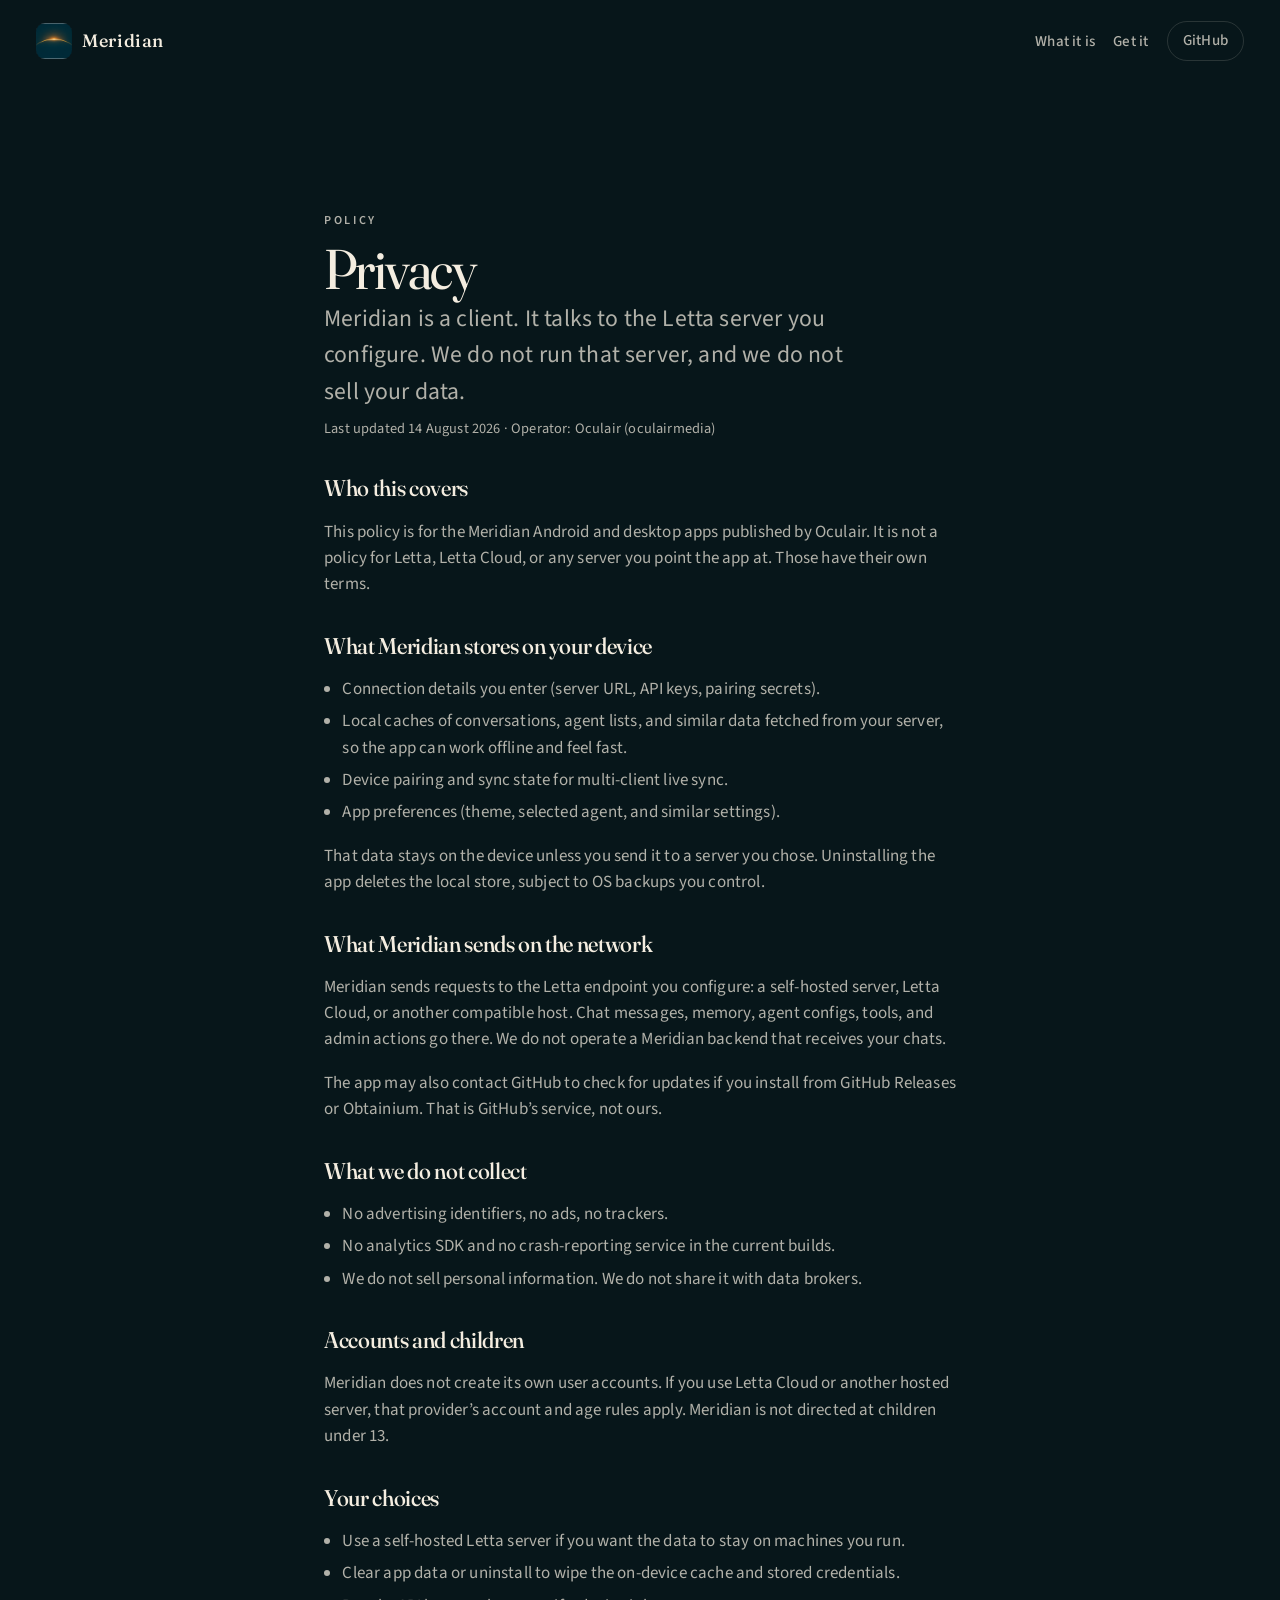
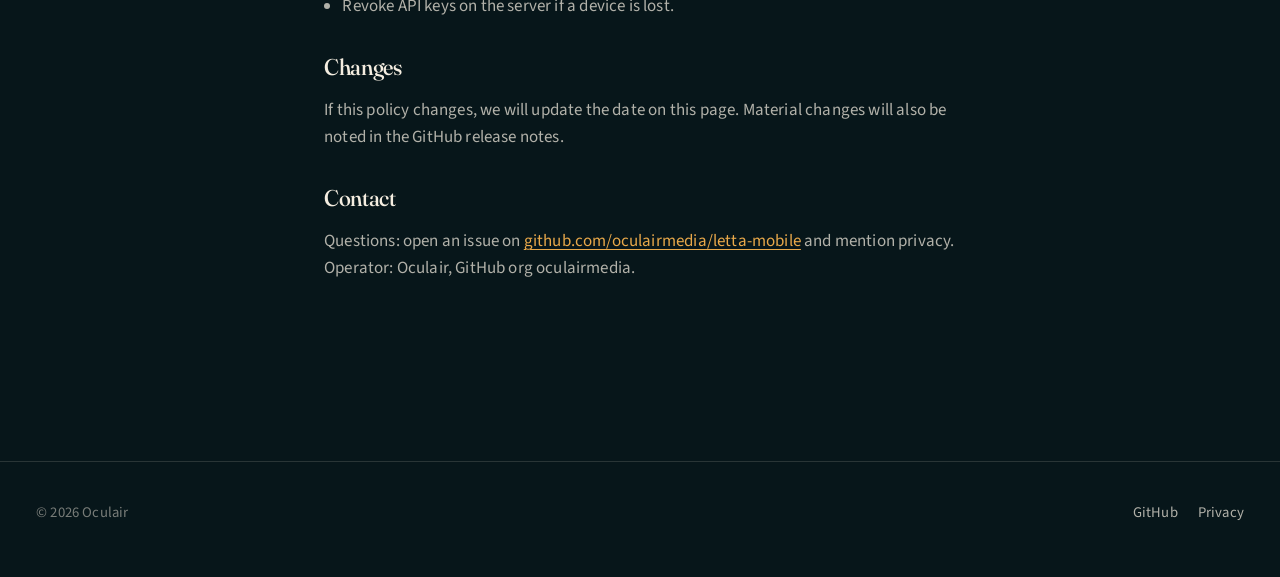
==== privacy.html @ 718d5632 "Add Meridian landing page and privacy policy." ====
<!DOCTYPE html>
<html lang="en">
<head>
  <meta charset="utf-8">
  <meta name="viewport" content="width=device-width, initial-scale=1">
  <title>Privacy — Meridian</title>
  <meta name="description" content="Privacy policy for Meridian, a Letta-compatible Android and desktop client.">
  <meta name="theme-color" content="#07161A">
  <meta name="color-scheme" content="dark">
  <link rel="icon" href="assets/favicon.ico" sizes="any">
  <link rel="icon" type="image/png" sizes="32x32" href="assets/favicon-32.png">
  <link rel="apple-touch-icon" href="assets/apple-touch-icon.png">
  <link rel="preconnect" href="https://fonts.googleapis.com">
  <link rel="preconnect" href="https://fonts.gstatic.com" crossorigin>
  <link href="https://fonts.googleapis.com/css2?family=Fraunces:opsz,wght@9..144,400;9..144,500&family=Source+Sans+3:ital,wght@0,400;0,500;0,600;1,400&display=swap" rel="stylesheet">
  <link rel="stylesheet" href="assets/site.css">
</head>
<body>
  <a class="skip" href="#main">Skip to content</a>
  <header class="nav">
    <a class="brand" href="./">
      <img src="assets/nav-mark.png" width="36" height="36" alt="">
      Meridian
    </a>
    <nav aria-label="Primary">
      <ul class="nav-links">
        <li><a href="./#what">What it is</a></li>
        <li><a href="./#get">Get it</a></li>
        <li><a class="nav-cta btn btn-ghost btn-sm" href="https://github.com/oculairmedia/letta-mobile">GitHub</a></li>
      </ul>
    </nav>
  </header>

  <main id="main" class="section">
    <div class="wrap prose">
      <p class="kicker">Policy</p>
      <h1>Privacy</h1>
      <p class="lede">Meridian is a client. It talks to the Letta server you configure. We do not run that server, and we do not sell your data.</p>
      <p class="meta">Last updated 14 August 2026 · Operator: Oculair (oculairmedia)</p>

      <h2>Who this covers</h2>
      <p>This policy is for the Meridian Android and desktop apps published by Oculair. It is not a policy for Letta, Letta Cloud, or any server you point the app at. Those have their own terms.</p>

      <h2>What Meridian stores on your device</h2>
      <ul>
        <li>Connection details you enter (server URL, API keys, pairing secrets).</li>
        <li>Local caches of conversations, agent lists, and similar data fetched from your server, so the app can work offline and feel fast.</li>
        <li>Device pairing and sync state for multi-client live sync.</li>
        <li>App preferences (theme, selected agent, and similar settings).</li>
      </ul>
      <p>That data stays on the device unless you send it to a server you chose. Uninstalling the app deletes the local store, subject to OS backups you control.</p>

      <h2>What Meridian sends on the network</h2>
      <p>Meridian sends requests to the Letta endpoint you configure: a self-hosted server, Letta Cloud, or another compatible host. Chat messages, memory, agent configs, tools, and admin actions go there. We do not operate a Meridian backend that receives your chats.</p>
      <p>The app may also contact GitHub to check for updates if you install from GitHub Releases or Obtainium. That is GitHub’s service, not ours.</p>

      <h2>What we do not collect</h2>
      <ul>
        <li>No advertising identifiers, no ads, no trackers.</li>
        <li>No analytics SDK and no crash-reporting service in the current builds.</li>
        <li>We do not sell personal information. We do not share it with data brokers.</li>
      </ul>

      <h2>Accounts and children</h2>
      <p>Meridian does not create its own user accounts. If you use Letta Cloud or another hosted server, that provider’s account and age rules apply. Meridian is not directed at children under 13.</p>

      <h2>Your choices</h2>
      <ul>
        <li>Use a self-hosted Letta server if you want the data to stay on machines you run.</li>
        <li>Clear app data or uninstall to wipe the on-device cache and stored credentials.</li>
        <li>Revoke API keys on the server if a device is lost.</li>
      </ul>

      <h2>Changes</h2>
      <p>If this policy changes, we will update the date on this page. Material changes will also be noted in the GitHub release notes.</p>

      <h2>Contact</h2>
      <p>Questions: open an issue on <a href="https://github.com/oculairmedia/letta-mobile">github.com/oculairmedia/letta-mobile</a> and mention privacy. Operator: Oculair, GitHub org oculairmedia.</p>
    </div>
  </main>

  <footer class="site-foot">
    <p>© 2026 Oculair</p>
    <p class="foot-links">
      <a href="https://github.com/oculairmedia/letta-mobile">GitHub</a>
      <a href="privacy.html">Privacy</a>
    </p>
  </footer>
</body>
</html>
---- assets/site.css ----
/* Meridian — quiet dawn-line. No framework. */

:root {
  --ink: #07161A;
  --teal: #0B3D4A;
  --muted: #1A6B78;
  --amber: #E8A84A;
  --cream: #F4EDE0;
  --cream-72: rgba(244, 237, 224, 0.72);
  --cream-48: rgba(244, 237, 224, 0.48);
  --cream-14: rgba(244, 237, 224, 0.14);
  --font-display: "Fraunces", "Iowan Old Style", Palatino, "Palatino Linotype", serif;
  --font-body: "Source Sans 3", "Segoe UI", system-ui, sans-serif;
  --wide: 72rem;
  --radius: 999px;
}

*,
*::before,
*::after {
  box-sizing: border-box;
}

html {
  color-scheme: dark;
  scroll-behavior: smooth;
}

@media (prefers-reduced-motion: reduce) {
  html {
    scroll-behavior: auto;
  }

  *,
  *::before,
  *::after {
    animation-duration: 0.01ms !important;
    animation-iteration-count: 1 !important;
    transition-duration: 0.01ms !important;
  }
}

body {
  margin: 0;
  background: var(--ink);
  color: var(--cream);
  font-family: var(--font-body);
  font-size: 1.0625rem;
  line-height: 1.55;
  letter-spacing: 0.01em;
  -webkit-font-smoothing: antialiased;
  text-rendering: optimizeLegibility;
}

img {
  max-width: 100%;
  height: auto;
  display: block;
}

a {
  color: var(--amber);
  text-decoration-thickness: 1px;
  text-underline-offset: 0.18em;
}

a:hover {
  color: var(--cream);
}

:focus-visible {
  outline: 2px solid var(--amber);
  outline-offset: 3px;
}

.skip {
  position: absolute;
  left: 1rem;
  top: -5rem;
  z-index: 100;
  background: var(--amber);
  color: var(--ink);
  padding: 0.5rem 0.9rem;
  font-weight: 600;
  text-decoration: none;
  border-radius: 0.3rem;
}

.skip:focus {
  top: 1rem;
}

/* —— Nav —— */
.nav {
  display: flex;
  align-items: center;
  justify-content: space-between;
  gap: 1rem;
  padding: 1.05rem 1.25rem;
}

.nav-over {
  position: absolute;
  top: 0;
  left: 0;
  right: 0;
  z-index: 10;
}

.nav-solid {
  position: relative;
  border-bottom: 1px solid var(--cream-14);
  background: var(--ink);
}

.brand {
  display: flex;
  align-items: center;
  gap: 0.65rem;
  color: var(--cream);
  text-decoration: none;
  font-family: var(--font-display);
  font-weight: 500;
  font-size: 1.12rem;
  letter-spacing: 0.03em;
}

.brand:hover {
  color: var(--cream);
}

.brand img {
  width: 36px;
  height: 36px;
  object-fit: cover;
  border-radius: 9px;
}

.nav-links {
  display: flex;
  align-items: center;
  gap: 1.15rem;
  list-style: none;
  margin: 0;
  padding: 0;
}

.nav-links a {
  color: var(--cream-72);
  text-decoration: none;
  font-size: 0.94rem;
  font-weight: 500;
}

.nav-links a:hover {
  color: var(--cream);
}

.nav-cta {
  display: none;
}

@media (min-width: 720px) {
  .nav {
    padding: 1.3rem 2.25rem;
  }

  .nav-cta {
    display: inline-flex;
  }
}

/* —— Buttons —— */
.btn {
  display: inline-flex;
  align-items: center;
  justify-content: center;
  gap: 0.4rem;
  padding: 0.72rem 1.25rem;
  border-radius: var(--radius);
  font-family: var(--font-body);
  font-size: 0.98rem;
  font-weight: 600;
  letter-spacing: 0.01em;
  text-decoration: none;
  border: 1px solid transparent;
  transition: background 0.15s ease, color 0.15s ease, border-color 0.15s ease;
}

.btn-primary {
  background: var(--amber);
  color: var(--ink);
}

.btn-primary:hover {
  background: var(--cream);
  color: var(--ink);
}

.btn-ghost {
  background: transparent;
  color: var(--cream);
  border-color: var(--cream-14);
}

.btn-ghost:hover {
  border-color: var(--amber);
  color: var(--cream);
}

.btn-sm {
  padding: 0.48rem 0.95rem;
  font-size: 0.9rem;
}

/* —— Hero —— */
.hero {
  position: relative;
  min-height: 100svh;
  display: flex;
  flex-direction: column;
  justify-content: flex-end;
  isolation: isolate;
}

.hero-img {
  position: absolute;
  inset: 0;
  width: 100%;
  height: 100%;
  object-fit: cover;
  object-position: center 42%;
  z-index: -2;
}

.hero::after {
  content: "";
  position: absolute;
  inset: 0;
  z-index: -1;
  background:
    linear-gradient(
      180deg,
      rgba(7, 22, 26, 0.58) 0%,
      rgba(7, 22, 26, 0.1) 30%,
      rgba(7, 22, 26, 0.22) 55%,
      rgba(7, 22, 26, 0.94) 100%
    );
}

.hero-inner {
  width: 100%;
  max-width: var(--wide);
  margin: 0 auto;
  padding: 0 1.25rem 3.2rem;
}

@media (min-width: 720px) {
  .hero-inner {
    padding: 0 2.25rem 4.6rem;
  }
}

.kicker {
  margin: 0 0 0.8rem;
  font-size: 0.76rem;
  font-weight: 600;
  letter-spacing: 0.22em;
  text-transform: uppercase;
  color: var(--amber);
}

h1 {
  margin: 0 0 0.55rem;
  font-family: var(--font-display);
  font-weight: 400;
  font-size: clamp(3.1rem, 11vw, 7.1rem);
  line-height: 0.92;
  letter-spacing: -0.028em;
  font-variation-settings: "opsz" 144, "SOFT" 25, "WONK" 0.65;
}

.lede {
  margin: 0 0 0.45rem;
  max-width: 22em;
  font-size: clamp(1.16rem, 2.2vw, 1.48rem);
  font-weight: 400;
  color: var(--cream);
}

.sub {
  margin: 0 0 1.7rem;
  max-width: 34em;
  color: var(--cream-72);
}

.cta-row {
  display: flex;
  flex-wrap: wrap;
  gap: 0.7rem;
  align-items: center;
  margin-bottom: 1.05rem;
}

.meta {
  margin: 0;
  color: var(--cream-48);
  font-size: 0.9rem;
}

/* —— Sections —— */
.section {
  padding: 4.2rem 1.25rem;
}

@media (min-width: 720px) {
  .section {
    padding: 5.7rem 2.25rem;
  }
}

.wrap {
  max-width: var(--wide);
  margin: 0 auto;
}

.section h2 {
  margin: 0 0 0.7rem;
  font-family: var(--font-display);
  font-weight: 400;
  font-size: clamp(1.85rem, 4vw, 2.6rem);
  letter-spacing: -0.02em;
  line-height: 1.15;
  font-variation-settings: "opsz" 80, "SOFT" 12;
}

.intro {
  margin: 0 0 2.4rem;
  max-width: 38em;
  font-size: 1.12rem;
  color: var(--cream-72);
}

.dawn {
  height: 1px;
  border: 0;
  margin: 0;
  background: linear-gradient(90deg, transparent, var(--amber) 50%, transparent);
  opacity: 0.42;
}

.claims {
  display: grid;
  gap: 1.8rem;
  margin: 0;
  padding: 0;
  list-style: none;
}

@media (min-width: 800px) {
  .claims {
    grid-template-columns: 1fr 1fr 1fr;
    gap: 2.3rem;
  }
}

.claims h3 {
  margin: 0 0 0.4rem;
  font-family: var(--font-display);
  font-size: 1.28rem;
  font-weight: 500;
}

.claims p {
  margin: 0;
  color: var(--cream-72);
}

.features {
  background: #061318;
  border-top: 1px solid var(--cream-14);
  border-bottom: 1px solid var(--cream-14);
}

.feat-list {
  display: grid;
  margin: 0;
}

@media (min-width: 800px) {
  .feat-list {
    grid-template-columns: 1fr 1fr;
  }
}

.feat {
  padding: 1.35rem 0;
  border-top: 1px solid var(--cream-14);
}

@media (min-width: 800px) {
  .feat:nth-child(odd) {
    padding-right: 2rem;
  }

  .feat:nth-child(even) {
    padding-left: 2rem;
    border-left: 1px solid var(--cream-14);
  }

  .feat:nth-child(-n + 2) {
    border-top: 0;
    padding-top: 0;
  }
}

.feat dt {
  margin: 0 0 0.28rem;
  font-size: 1.02rem;
  font-weight: 600;
  color: var(--cream);
}

.feat dd {
  margin: 0;
  color: var(--cream-72);
}

.get {
  background:
    radial-gradient(1200px 420px at 50% 120%, rgba(26, 107, 120, 0.28), transparent 70%),
    var(--ink);
}

.panels {
  display: grid;
  gap: 1.1rem;
}

@media (min-width: 840px) {
  .panels {
    grid-template-columns: 1.15fr 0.85fr;
  }
}

.panel {
  background: rgba(11, 61, 74, 0.22);
  border: 1px solid var(--cream-14);
  border-radius: 1.15rem;
  padding: 1.55rem 1.5rem 1.45rem;
}

.panel h3 {
  margin: 0 0 0.45rem;
  font-family: var(--font-display);
  font-size: 1.42rem;
  font-weight: 500;
}

.panel p {
  margin: 0 0 1rem;
  color: var(--cream-72);
}

.panel .cta-row {
  margin-bottom: 0.85rem;
}

.note {
  margin: 0;
  font-size: 0.92rem;
  color: var(--cream-48);
}

.play {
  margin-top: 0.35rem;
  padding-top: 1.15rem;
  border-top: 1px solid var(--cream-14);
}

.play h4 {
  margin: 0 0 0.35rem;
  font-size: 0.78rem;
  font-weight: 600;
  letter-spacing: 0.18em;
  text-transform: uppercase;
  color: var(--amber);
}

/* —— Footer —— */
.site-foot {
  display: flex;
  flex-wrap: wrap;
  gap: 0.75rem 1.5rem;
  justify-content: space-between;
  align-items: center;
  padding: 1.45rem 1.25rem 2.2rem;
  border-top: 1px solid var(--cream-14);
  color: var(--cream-48);
  font-size: 0.92rem;
}

.site-foot a {
  color: var(--cream-72);
  text-decoration: none;
}

.site-foot a:hover {
  color: var(--amber);
}

.foot-links {
  display: flex;
  gap: 1.25rem;
}

@media (min-width: 720px) {
  .site-foot {
    padding: 1.55rem 2.25rem 2.35rem;
  }
}

/* —— Privacy —— */
.prose {
  max-width: 42rem;
  margin: 0 auto;
  padding: 2.4rem 1.25rem 4.5rem;
}

.prose h1 {
  font-size: clamp(2.35rem, 6vw, 3.5rem);
  margin-bottom: 0.35rem;
}

.updated {
  margin: 0 0 2rem;
  color: var(--cream-48);
}

.prose h2 {
  margin: 2.2rem 0 0.55rem;
  font-family: var(--font-display);
  font-weight: 500;
  font-size: 1.42rem;
  letter-spacing: -0.015em;
}

.prose p,
.prose li {
  color: var(--cream-72);
}

.prose ul {
  padding-left: 1.15rem;
}

.prose li {
  margin: 0.38rem 0;
}

.prose strong {
  color: var(--cream);
  font-weight: 600;
}

@media (max-width: 639px) {
  .hide-sm {
    display: none;
  }
}
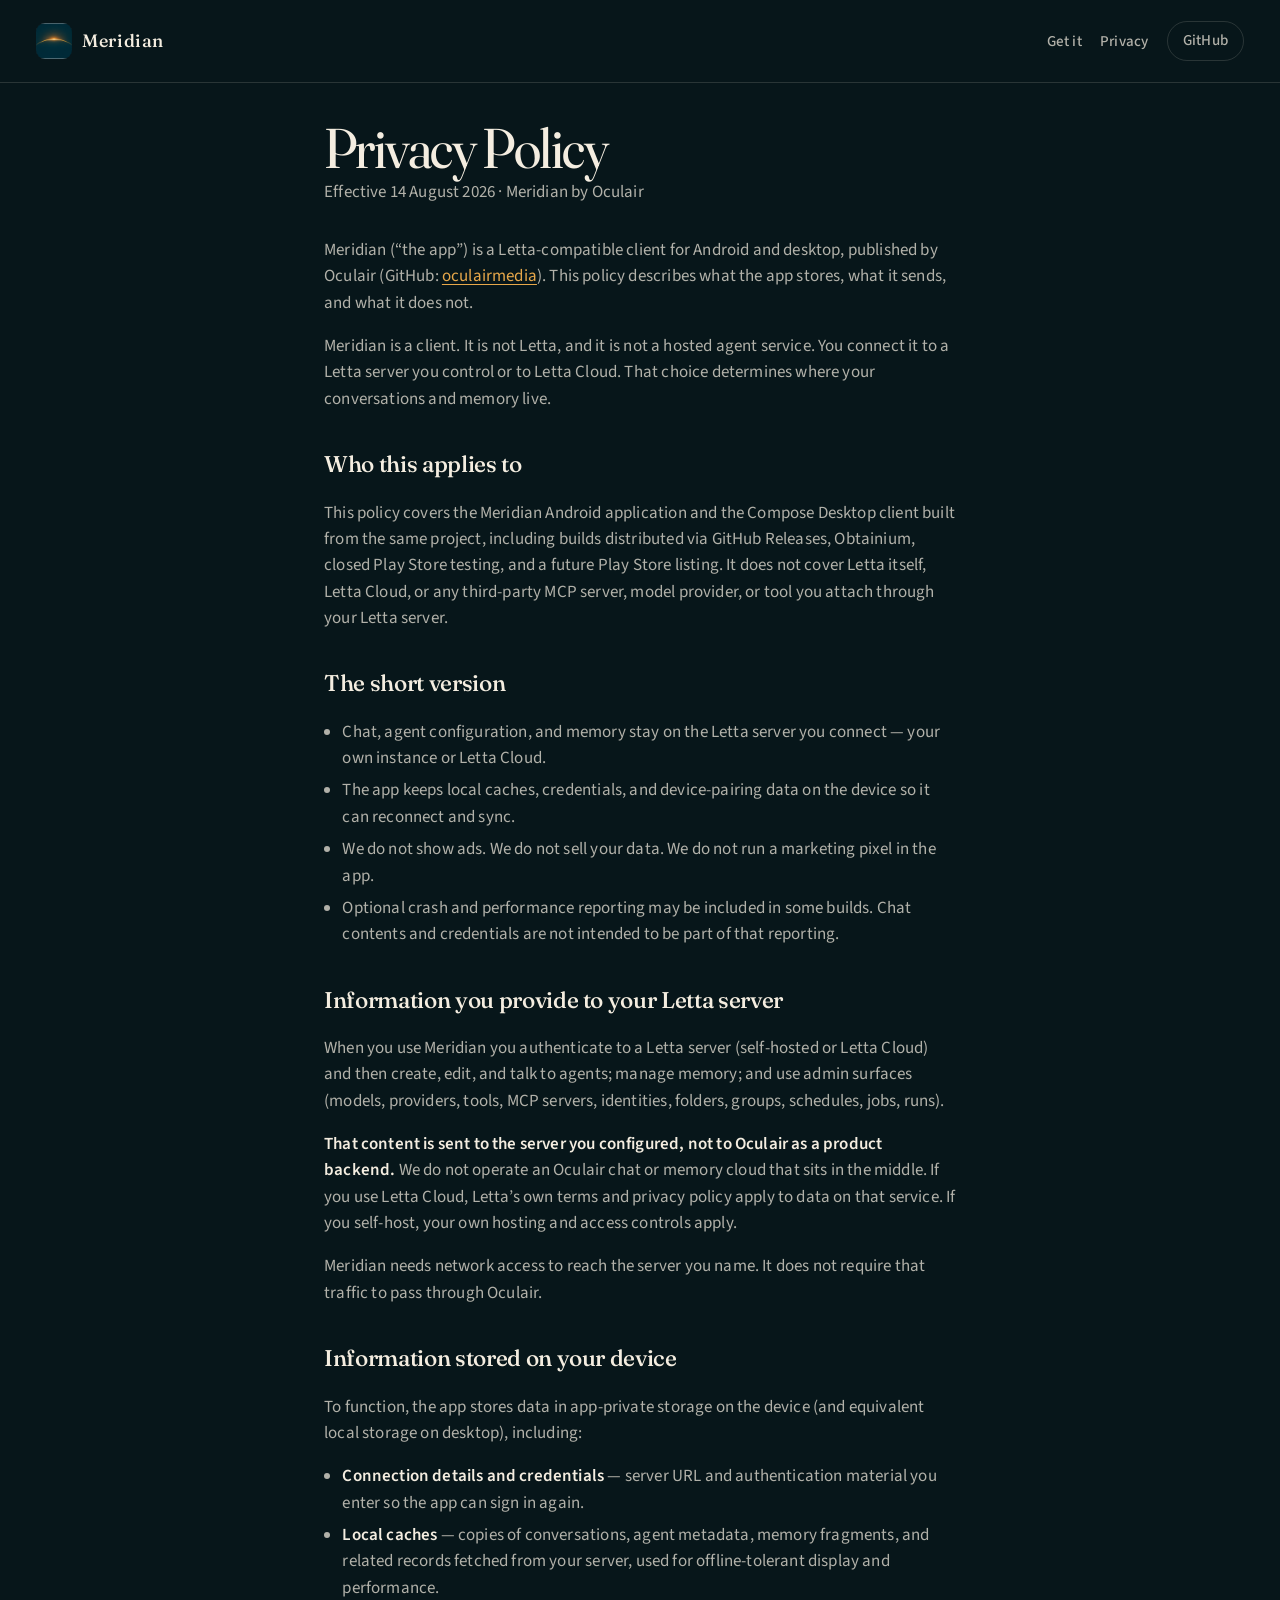
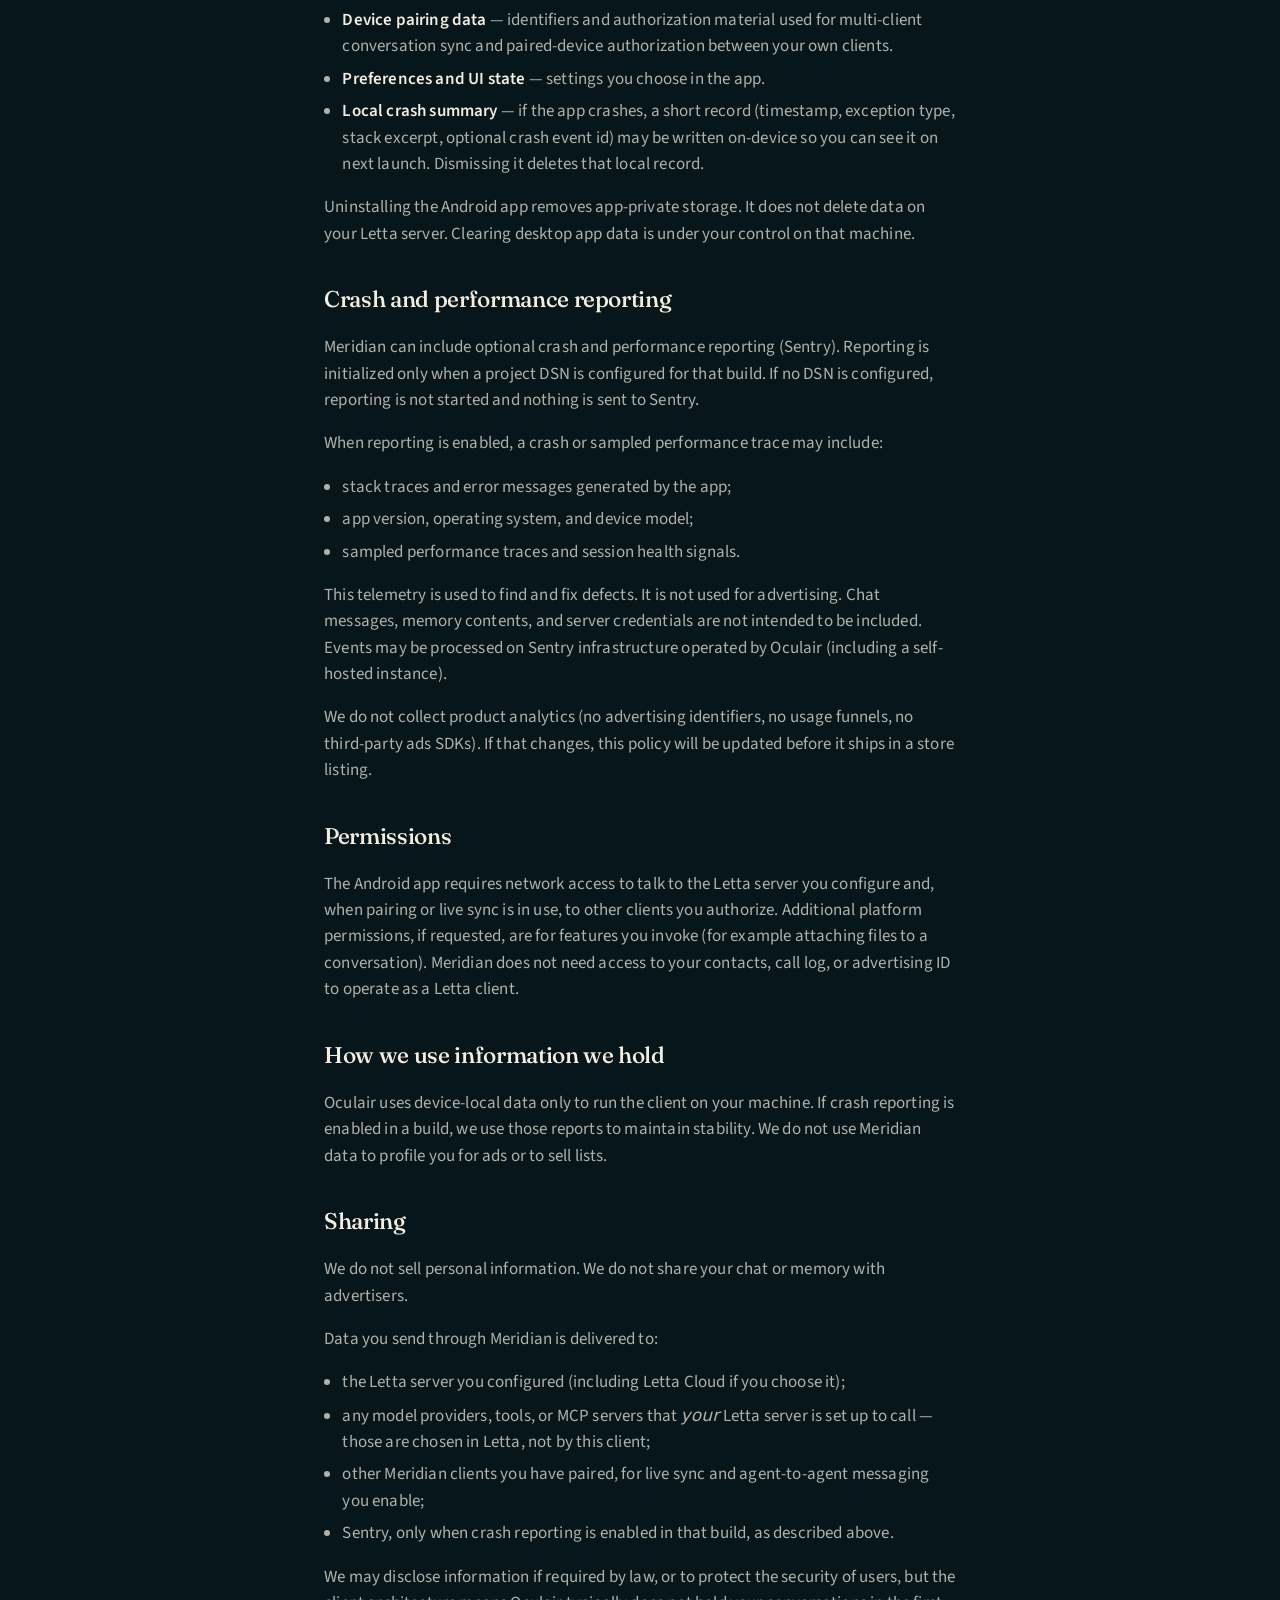
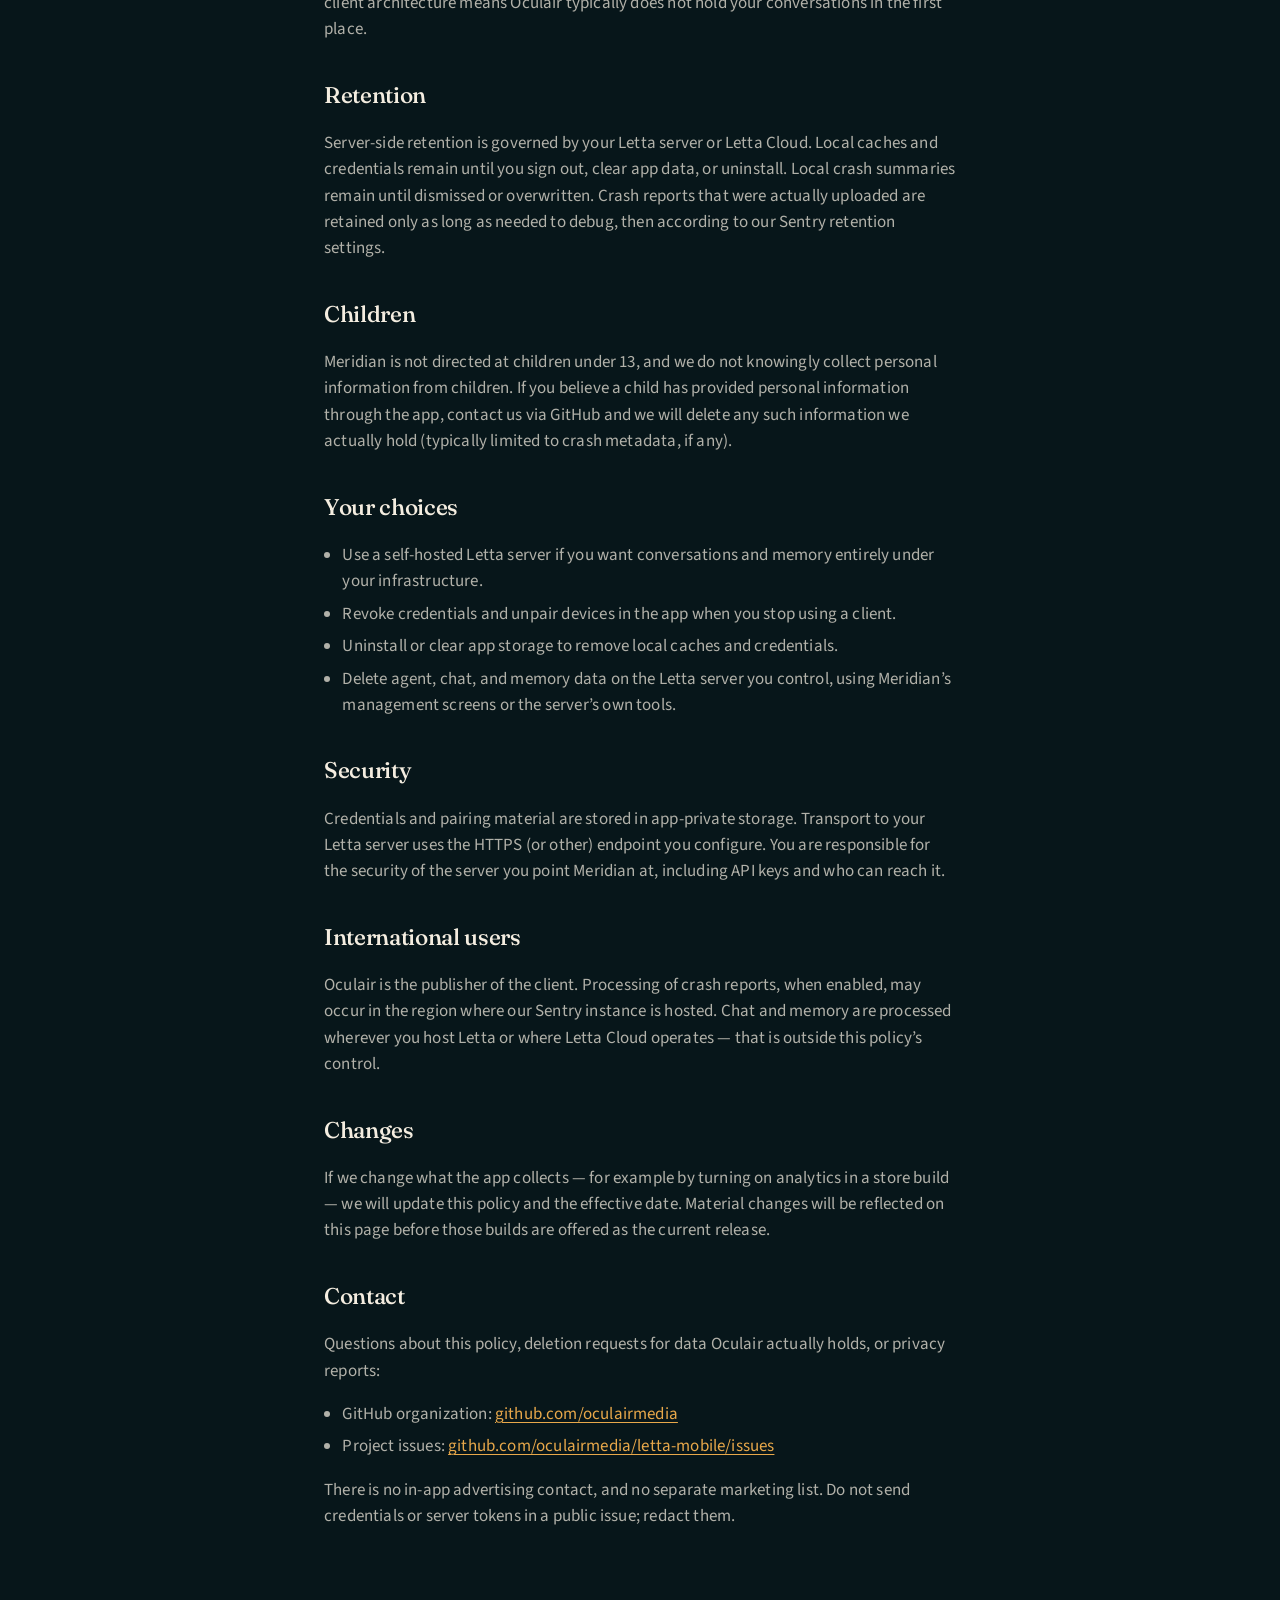
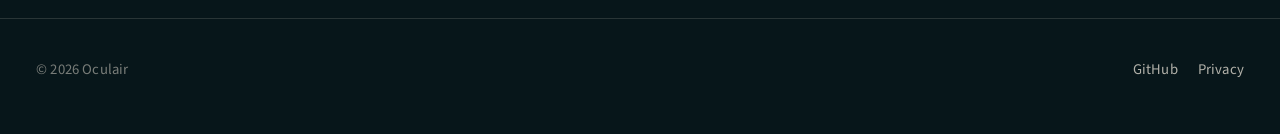
==== commit b98d64e8: "Fix desktop availability and host absolute Open Graph URLs. Windows installers already ship on v0.17" ====
--- a/privacy.html
+++ b/privacy.html
@@ -3,10 +3,13 @@
 <head>
   <meta charset="utf-8">
   <meta name="viewport" content="width=device-width, initial-scale=1">
-  <title>Privacy — Meridian</title>
-  <meta name="description" content="Privacy policy for Meridian, a Letta-compatible Android and desktop client.">
+  <title>Privacy Policy — Meridian</title>
+  <meta name="description" content="Privacy policy for Meridian, a Letta-compatible client by Oculair. Chat and memory stay on the Letta server you connect.">
   <meta name="theme-color" content="#07161A">
   <meta name="color-scheme" content="dark">
+  <meta property="og:title" content="Meridian">
+  <meta property="og:description" content="A Letta-compatible client — privacy policy.">
+  <meta property="og:image" content="assets/hero.png">
   <link rel="icon" href="assets/favicon.ico" sizes="any">
   <link rel="icon" type="image/png" sizes="32x32" href="assets/favicon-32.png">
   <link rel="apple-touch-icon" href="assets/apple-touch-icon.png">
@@ -17,66 +20,113 @@
 </head>
 <body>
   <a class="skip" href="#main">Skip to content</a>
-  <header class="nav">
+
+  <header class="nav nav-solid">
     <a class="brand" href="./">
       <img src="assets/nav-mark.png" width="36" height="36" alt="">
       Meridian
     </a>
     <nav aria-label="Primary">
       <ul class="nav-links">
-        <li><a href="./#what">What it is</a></li>
         <li><a href="./#get">Get it</a></li>
+        <li><a href="privacy.html" aria-current="page">Privacy</a></li>
         <li><a class="nav-cta btn btn-ghost btn-sm" href="https://github.com/oculairmedia/letta-mobile">GitHub</a></li>
       </ul>
     </nav>
   </header>
 
-  <main id="main" class="section">
-    <div class="wrap prose">
-      <p class="kicker">Policy</p>
-      <h1>Privacy</h1>
-      <p class="lede">Meridian is a client. It talks to the Letta server you configure. We do not run that server, and we do not sell your data.</p>
-      <p class="meta">Last updated 14 August 2026 · Operator: Oculair (oculairmedia)</p>
+  <main id="main" class="prose">
+    <h1>Privacy Policy</h1>
+    <p class="updated">Effective 14 August 2026 · Meridian by Oculair</p>
 
-      <h2>Who this covers</h2>
-      <p>This policy is for the Meridian Android and desktop apps published by Oculair. It is not a policy for Letta, Letta Cloud, or any server you point the app at. Those have their own terms.</p>
+    <p>Meridian (“the app”) is a Letta-compatible client for Android and desktop, published by Oculair (GitHub: <a href="https://github.com/oculairmedia">oculairmedia</a>). This policy describes what the app stores, what it sends, and what it does not.</p>
+    <p>Meridian is a client. It is not Letta, and it is not a hosted agent service. You connect it to a Letta server you control or to Letta Cloud. That choice determines where your conversations and memory live.</p>
 
-      <h2>What Meridian stores on your device</h2>
-      <ul>
-        <li>Connection details you enter (server URL, API keys, pairing secrets).</li>
-        <li>Local caches of conversations, agent lists, and similar data fetched from your server, so the app can work offline and feel fast.</li>
-        <li>Device pairing and sync state for multi-client live sync.</li>
-        <li>App preferences (theme, selected agent, and similar settings).</li>
-      </ul>
-      <p>That data stays on the device unless you send it to a server you chose. Uninstalling the app deletes the local store, subject to OS backups you control.</p>
+    <h2>Who this applies to</h2>
+    <p>This policy covers the Meridian Android application and the Compose Desktop client built from the same project, including builds distributed via GitHub Releases, Obtainium, closed Play Store testing, and a future Play Store listing. It does not cover Letta itself, Letta Cloud, or any third-party MCP server, model provider, or tool you attach through your Letta server.</p>
 
-      <h2>What Meridian sends on the network</h2>
-      <p>Meridian sends requests to the Letta endpoint you configure: a self-hosted server, Letta Cloud, or another compatible host. Chat messages, memory, agent configs, tools, and admin actions go there. We do not operate a Meridian backend that receives your chats.</p>
-      <p>The app may also contact GitHub to check for updates if you install from GitHub Releases or Obtainium. That is GitHub’s service, not ours.</p>
+    <h2>The short version</h2>
+    <ul>
+      <li>Chat, agent configuration, and memory stay on the Letta server you connect — your own instance or Letta Cloud.</li>
+      <li>The app keeps local caches, credentials, and device-pairing data on the device so it can reconnect and sync.</li>
+      <li>We do not show ads. We do not sell your data. We do not run a marketing pixel in the app.</li>
+      <li>Optional crash and performance reporting may be included in some builds. Chat contents and credentials are not intended to be part of that reporting.</li>
+    </ul>
 
-      <h2>What we do not collect</h2>
-      <ul>
-        <li>No advertising identifiers, no ads, no trackers.</li>
-        <li>No analytics SDK and no crash-reporting service in the current builds.</li>
-        <li>We do not sell personal information. We do not share it with data brokers.</li>
-      </ul>
+    <h2>Information you provide to your Letta server</h2>
+    <p>When you use Meridian you authenticate to a Letta server (self-hosted or Letta Cloud) and then create, edit, and talk to agents; manage memory; and use admin surfaces (models, providers, tools, MCP servers, identities, folders, groups, schedules, jobs, runs).</p>
+    <p><strong>That content is sent to the server you configured, not to Oculair as a product backend.</strong> We do not operate an Oculair chat or memory cloud that sits in the middle. If you use Letta Cloud, Letta’s own terms and privacy policy apply to data on that service. If you self-host, your own hosting and access controls apply.</p>
+    <p>Meridian needs network access to reach the server you name. It does not require that traffic to pass through Oculair.</p>
 
-      <h2>Accounts and children</h2>
-      <p>Meridian does not create its own user accounts. If you use Letta Cloud or another hosted server, that provider’s account and age rules apply. Meridian is not directed at children under 13.</p>
+    <h2>Information stored on your device</h2>
+    <p>To function, the app stores data in app-private storage on the device (and equivalent local storage on desktop), including:</p>
+    <ul>
+      <li><strong>Connection details and credentials</strong> — server URL and authentication material you enter so the app can sign in again.</li>
+      <li><strong>Local caches</strong> — copies of conversations, agent metadata, memory fragments, and related records fetched from your server, used for offline-tolerant display and performance.</li>
+      <li><strong>Device pairing data</strong> — identifiers and authorization material used for multi-client conversation sync and paired-device authorization between your own clients.</li>
+      <li><strong>Preferences and UI state</strong> — settings you choose in the app.</li>
+      <li><strong>Local crash summary</strong> — if the app crashes, a short record (timestamp, exception type, stack excerpt, optional crash event id) may be written on-device so you can see it on next launch. Dismissing it deletes that local record.</li>
+    </ul>
+    <p>Uninstalling the Android app removes app-private storage. It does not delete data on your Letta server. Clearing desktop app data is under your control on that machine.</p>
 
-      <h2>Your choices</h2>
-      <ul>
-        <li>Use a self-hosted Letta server if you want the data to stay on machines you run.</li>
-        <li>Clear app data or uninstall to wipe the on-device cache and stored credentials.</li>
-        <li>Revoke API keys on the server if a device is lost.</li>
-      </ul>
+    <h2>Crash and performance reporting</h2>
+    <p>Meridian can include optional crash and performance reporting (Sentry). Reporting is initialized only when a project DSN is configured for that build. If no DSN is configured, reporting is not started and nothing is sent to Sentry.</p>
+    <p>When reporting is enabled, a crash or sampled performance trace may include:</p>
+    <ul>
+      <li>stack traces and error messages generated by the app;</li>
+      <li>app version, operating system, and device model;</li>
+      <li>sampled performance traces and session health signals.</li>
+    </ul>
+    <p>This telemetry is used to find and fix defects. It is not used for advertising. Chat messages, memory contents, and server credentials are not intended to be included. Events may be processed on Sentry infrastructure operated by Oculair (including a self-hosted instance).</p>
+    <p>We do not collect product analytics (no advertising identifiers, no usage funnels, no third-party ads SDKs). If that changes, this policy will be updated before it ships in a store listing.</p>
 
-      <h2>Changes</h2>
-      <p>If this policy changes, we will update the date on this page. Material changes will also be noted in the GitHub release notes.</p>
+    <h2>Permissions</h2>
+    <p>The Android app requires network access to talk to the Letta server you configure and, when pairing or live sync is in use, to other clients you authorize. Additional platform permissions, if requested, are for features you invoke (for example attaching files to a conversation). Meridian does not need access to your contacts, call log, or advertising ID to operate as a Letta client.</p>
 
-      <h2>Contact</h2>
-      <p>Questions: open an issue on <a href="https://github.com/oculairmedia/letta-mobile">github.com/oculairmedia/letta-mobile</a> and mention privacy. Operator: Oculair, GitHub org oculairmedia.</p>
-    </div>
+    <h2>How we use information we hold</h2>
+    <p>Oculair uses device-local data only to run the client on your machine. If crash reporting is enabled in a build, we use those reports to maintain stability. We do not use Meridian data to profile you for ads or to sell lists.</p>
+
+    <h2>Sharing</h2>
+    <p>We do not sell personal information. We do not share your chat or memory with advertisers.</p>
+    <p>Data you send through Meridian is delivered to:</p>
+    <ul>
+      <li>the Letta server you configured (including Letta Cloud if you choose it);</li>
+      <li>any model providers, tools, or MCP servers that <em>your</em> Letta server is set up to call — those are chosen in Letta, not by this client;</li>
+      <li>other Meridian clients you have paired, for live sync and agent-to-agent messaging you enable;</li>
+      <li>Sentry, only when crash reporting is enabled in that build, as described above.</li>
+    </ul>
+    <p>We may disclose information if required by law, or to protect the security of users, but the client architecture means Oculair typically does not hold your conversations in the first place.</p>
+
+    <h2>Retention</h2>
+    <p>Server-side retention is governed by your Letta server or Letta Cloud. Local caches and credentials remain until you sign out, clear app data, or uninstall. Local crash summaries remain until dismissed or overwritten. Crash reports that were actually uploaded are retained only as long as needed to debug, then according to our Sentry retention settings.</p>
+
+    <h2>Children</h2>
+    <p>Meridian is not directed at children under 13, and we do not knowingly collect personal information from children. If you believe a child has provided personal information through the app, contact us via GitHub and we will delete any such information we actually hold (typically limited to crash metadata, if any).</p>
+
+    <h2>Your choices</h2>
+    <ul>
+      <li>Use a self-hosted Letta server if you want conversations and memory entirely under your infrastructure.</li>
+      <li>Revoke credentials and unpair devices in the app when you stop using a client.</li>
+      <li>Uninstall or clear app storage to remove local caches and credentials.</li>
+      <li>Delete agent, chat, and memory data on the Letta server you control, using Meridian’s management screens or the server’s own tools.</li>
+    </ul>
+
+    <h2>Security</h2>
+    <p>Credentials and pairing material are stored in app-private storage. Transport to your Letta server uses the HTTPS (or other) endpoint you configure. You are responsible for the security of the server you point Meridian at, including API keys and who can reach it.</p>
+
+    <h2>International users</h2>
+    <p>Oculair is the publisher of the client. Processing of crash reports, when enabled, may occur in the region where our Sentry instance is hosted. Chat and memory are processed wherever you host Letta or where Letta Cloud operates — that is outside this policy’s control.</p>
+
+    <h2>Changes</h2>
+    <p>If we change what the app collects — for example by turning on analytics in a store build — we will update this policy and the effective date. Material changes will be reflected on this page before those builds are offered as the current release.</p>
+
+    <h2>Contact</h2>
+    <p>Questions about this policy, deletion requests for data Oculair actually holds, or privacy reports:</p>
+    <ul>
+      <li>GitHub organization: <a href="https://github.com/oculairmedia">github.com/oculairmedia</a></li>
+      <li>Project issues: <a href="https://github.com/oculairmedia/letta-mobile/issues">github.com/oculairmedia/letta-mobile/issues</a></li>
+    </ul>
+    <p>There is no in-app advertising contact, and no separate marketing list. Do not send credentials or server tokens in a public issue; redact them.</p>
   </main>
 
   <footer class="site-foot">
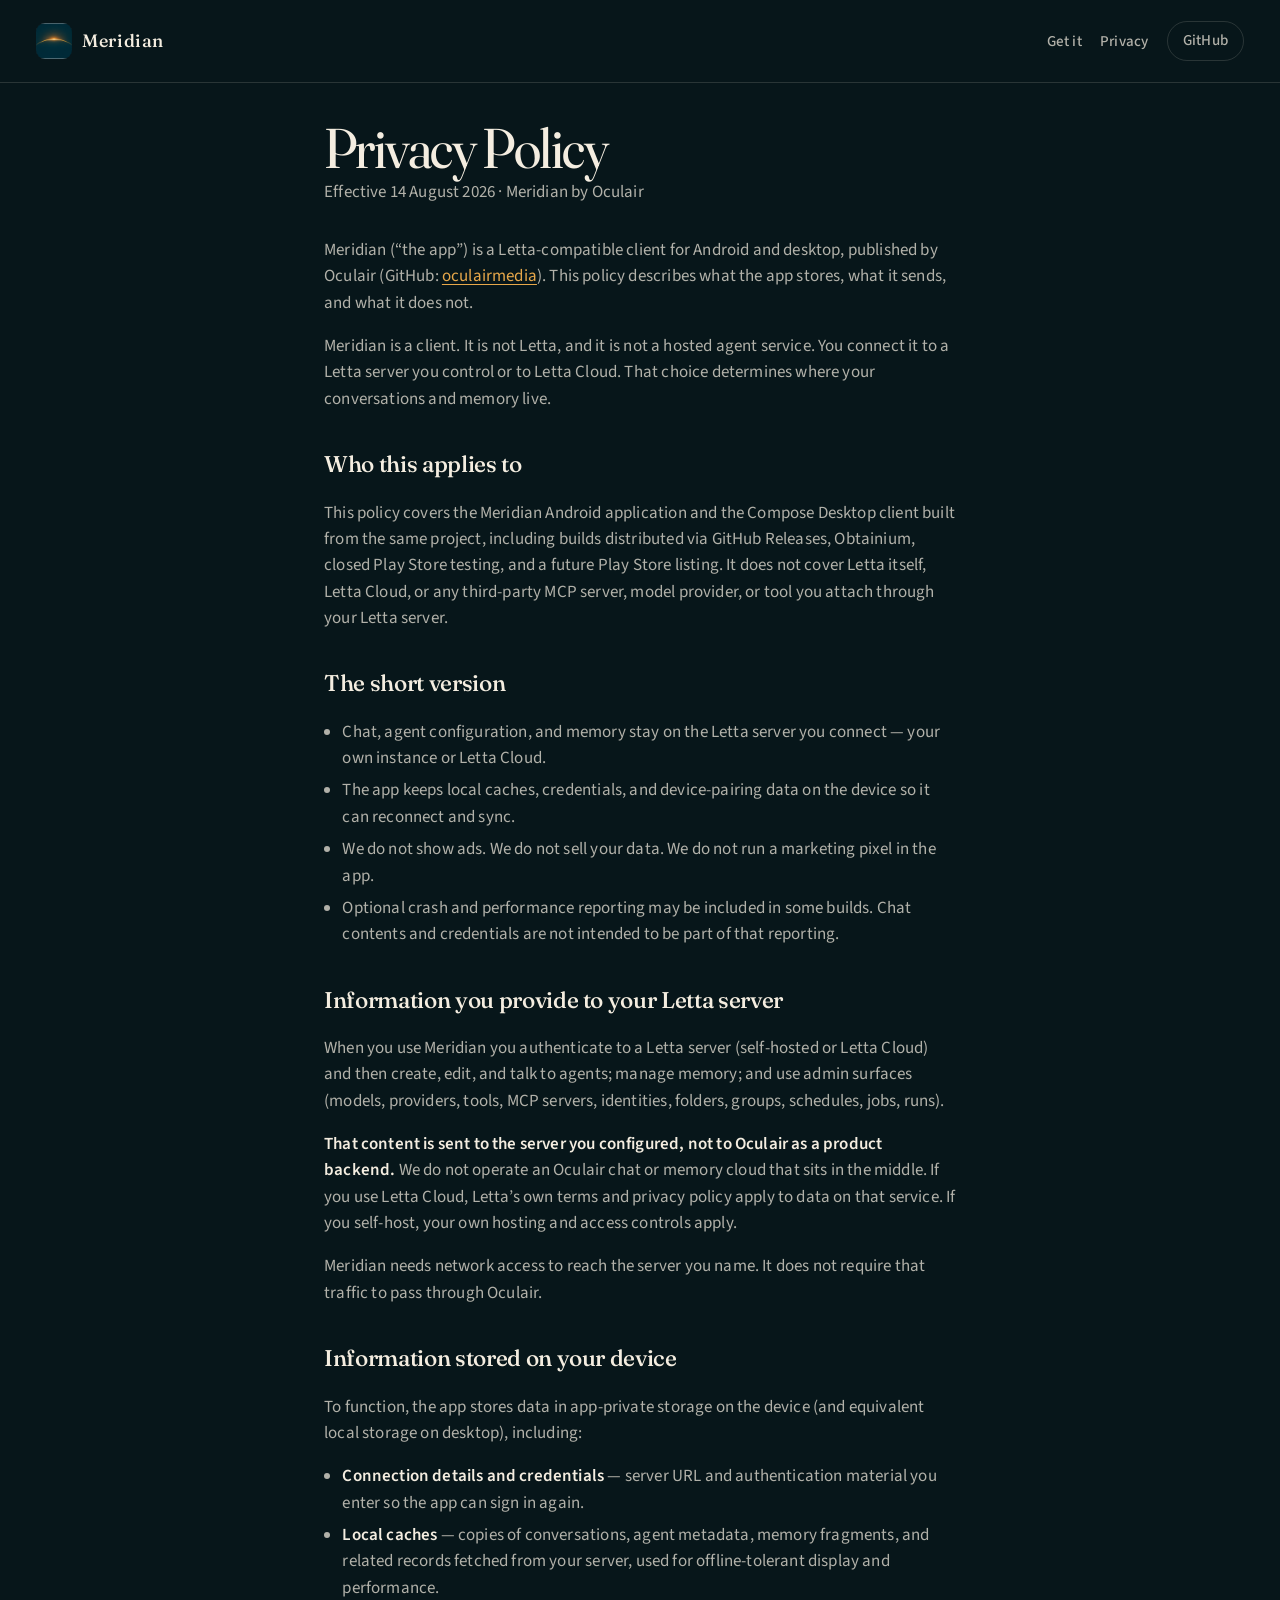
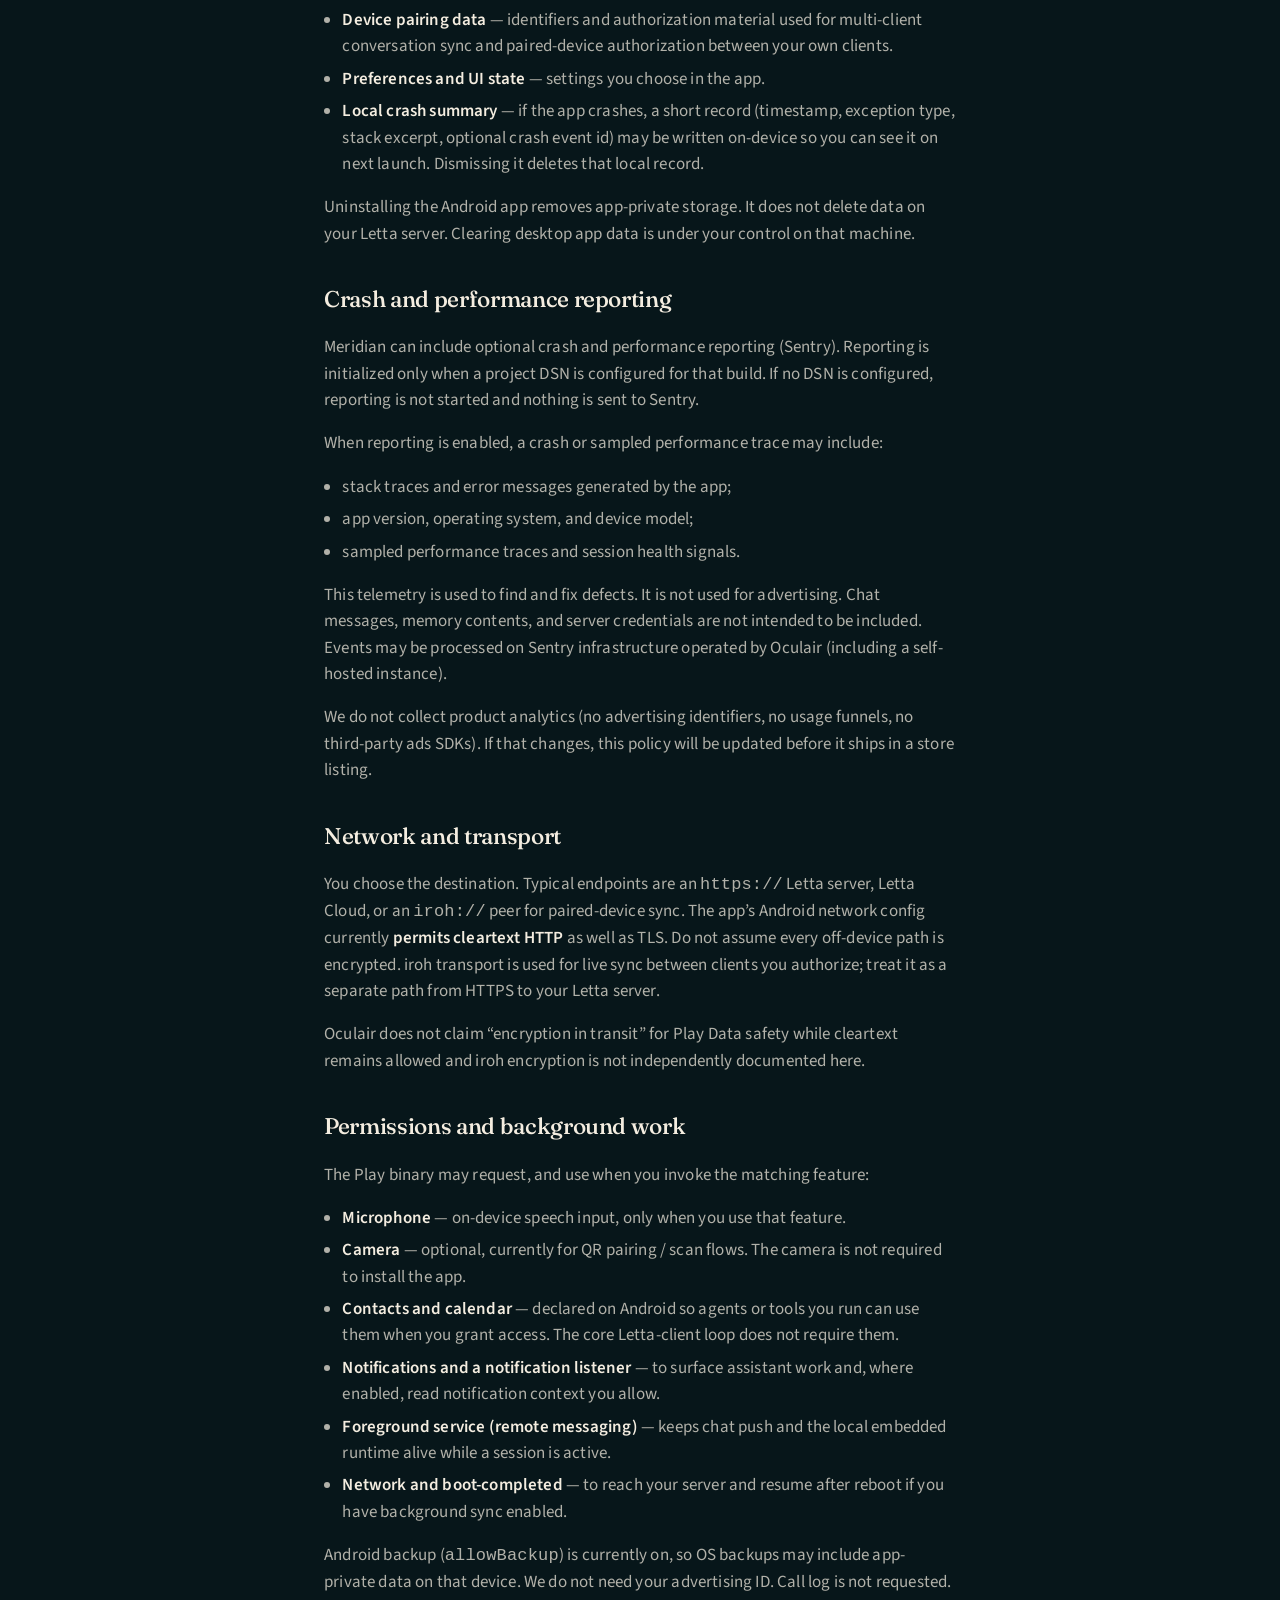
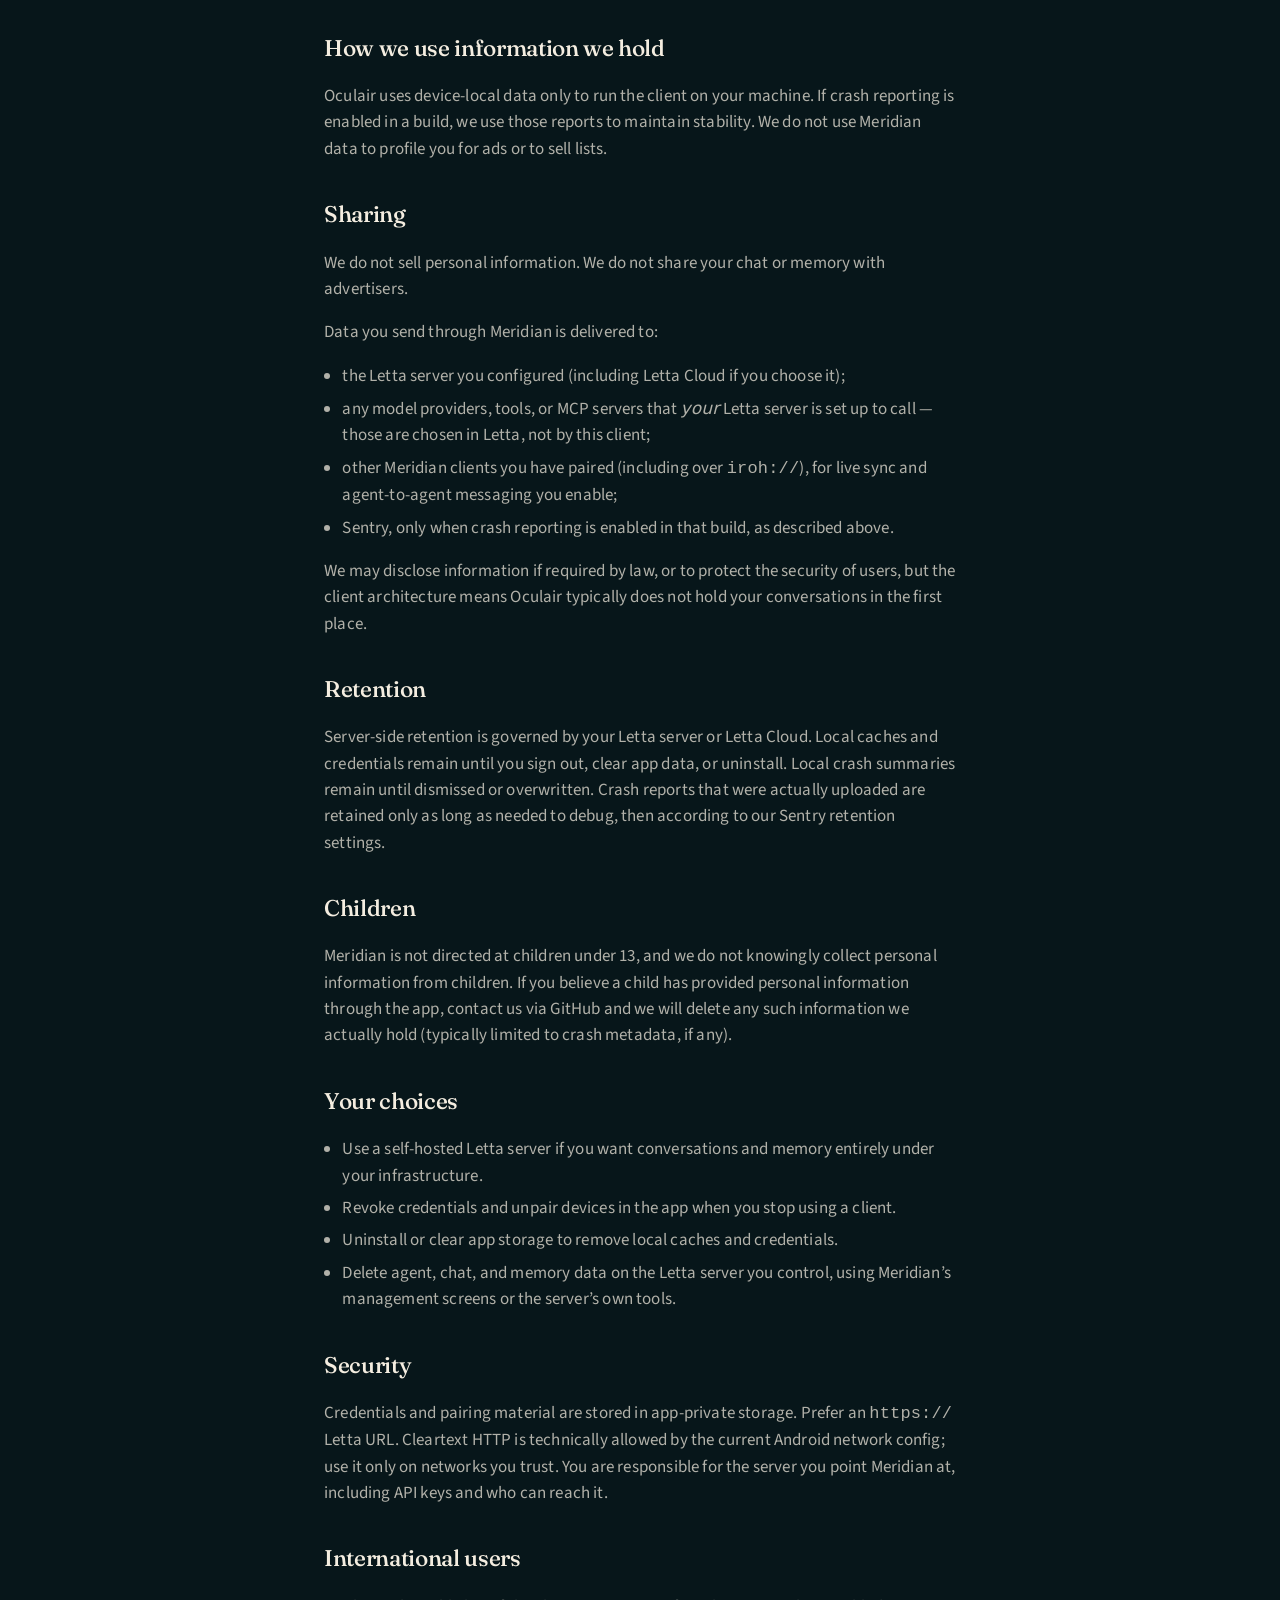
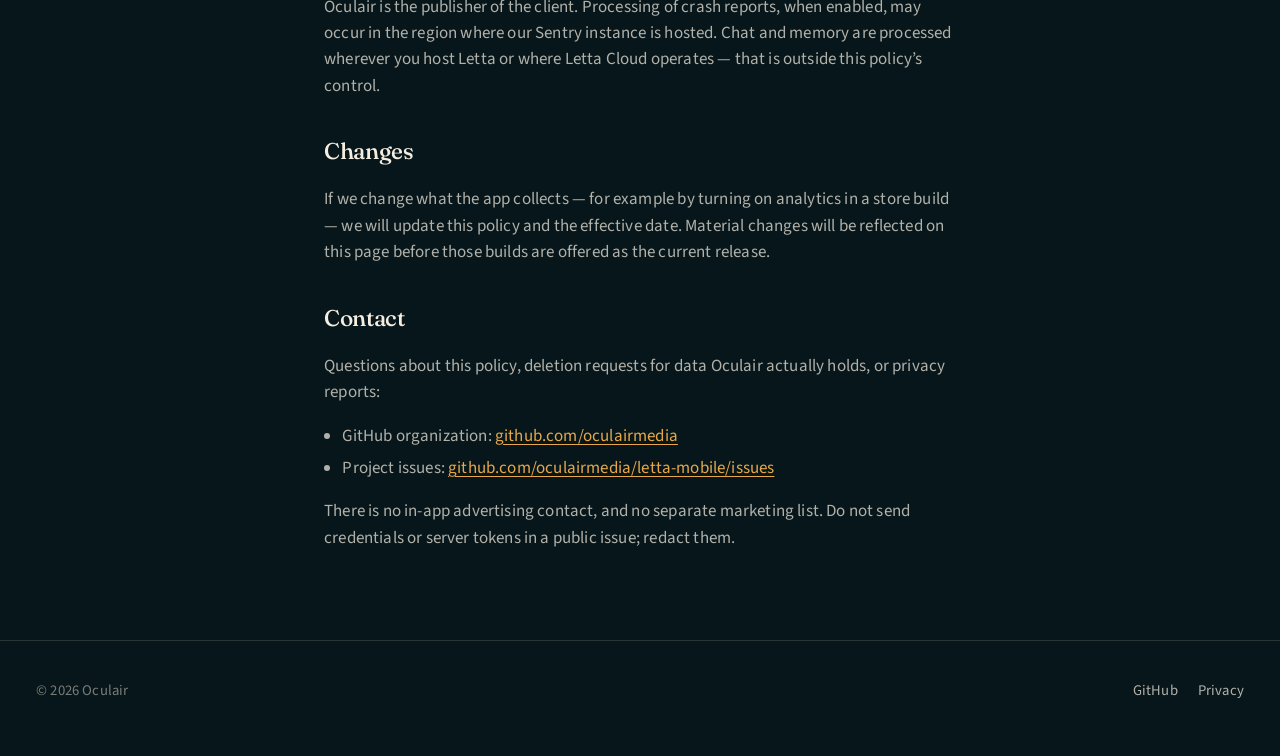
==== commit 268aff07: "Disclose Play-sensitive permissions, iroh, and cleartext HTTP." ====
--- a/privacy.html
+++ b/privacy.html
@@ -80,8 +80,21 @@
     <p>This telemetry is used to find and fix defects. It is not used for advertising. Chat messages, memory contents, and server credentials are not intended to be included. Events may be processed on Sentry infrastructure operated by Oculair (including a self-hosted instance).</p>
     <p>We do not collect product analytics (no advertising identifiers, no usage funnels, no third-party ads SDKs). If that changes, this policy will be updated before it ships in a store listing.</p>
 
-    <h2>Permissions</h2>
-    <p>The Android app requires network access to talk to the Letta server you configure and, when pairing or live sync is in use, to other clients you authorize. Additional platform permissions, if requested, are for features you invoke (for example attaching files to a conversation). Meridian does not need access to your contacts, call log, or advertising ID to operate as a Letta client.</p>
+    <h2>Network and transport</h2>
+    <p>You choose the destination. Typical endpoints are an <code>https://</code> Letta server, Letta Cloud, or an <code>iroh://</code> peer for paired-device sync. The app’s Android network config currently <strong>permits cleartext HTTP</strong> as well as TLS. Do not assume every off-device path is encrypted. iroh transport is used for live sync between clients you authorize; treat it as a separate path from HTTPS to your Letta server.</p>
+    <p>Oculair does not claim “encryption in transit” for Play Data safety while cleartext remains allowed and iroh encryption is not independently documented here.</p>
+
+    <h2>Permissions and background work</h2>
+    <p>The Play binary may request, and use when you invoke the matching feature:</p>
+    <ul>
+      <li><strong>Microphone</strong> — on-device speech input, only when you use that feature.</li>
+      <li><strong>Camera</strong> — optional, currently for QR pairing / scan flows. The camera is not required to install the app.</li>
+      <li><strong>Contacts and calendar</strong> — declared on Android so agents or tools you run can use them when you grant access. The core Letta-client loop does not require them.</li>
+      <li><strong>Notifications and a notification listener</strong> — to surface assistant work and, where enabled, read notification context you allow.</li>
+      <li><strong>Foreground service (remote messaging)</strong> — keeps chat push and the local embedded runtime alive while a session is active.</li>
+      <li><strong>Network and boot-completed</strong> — to reach your server and resume after reboot if you have background sync enabled.</li>
+    </ul>
+    <p>Android backup (<code>allowBackup</code>) is currently on, so OS backups may include app-private data on that device. We do not need your advertising ID. Call log is not requested.</p>
 
     <h2>How we use information we hold</h2>
     <p>Oculair uses device-local data only to run the client on your machine. If crash reporting is enabled in a build, we use those reports to maintain stability. We do not use Meridian data to profile you for ads or to sell lists.</p>
@@ -92,7 +105,7 @@
     <ul>
       <li>the Letta server you configured (including Letta Cloud if you choose it);</li>
       <li>any model providers, tools, or MCP servers that <em>your</em> Letta server is set up to call — those are chosen in Letta, not by this client;</li>
-      <li>other Meridian clients you have paired, for live sync and agent-to-agent messaging you enable;</li>
+      <li>other Meridian clients you have paired (including over <code>iroh://</code>), for live sync and agent-to-agent messaging you enable;</li>
       <li>Sentry, only when crash reporting is enabled in that build, as described above.</li>
     </ul>
     <p>We may disclose information if required by law, or to protect the security of users, but the client architecture means Oculair typically does not hold your conversations in the first place.</p>
@@ -112,7 +125,7 @@
     </ul>
 
     <h2>Security</h2>
-    <p>Credentials and pairing material are stored in app-private storage. Transport to your Letta server uses the HTTPS (or other) endpoint you configure. You are responsible for the security of the server you point Meridian at, including API keys and who can reach it.</p>
+    <p>Credentials and pairing material are stored in app-private storage. Prefer an <code>https://</code> Letta URL. Cleartext HTTP is technically allowed by the current Android network config; use it only on networks you trust. You are responsible for the server you point Meridian at, including API keys and who can reach it.</p>
 
     <h2>International users</h2>
     <p>Oculair is the publisher of the client. Processing of crash reports, when enabled, may occur in the region where our Sentry instance is hosted. Chat and memory are processed wherever you host Letta or where Letta Cloud operates — that is outside this policy’s control.</p>
